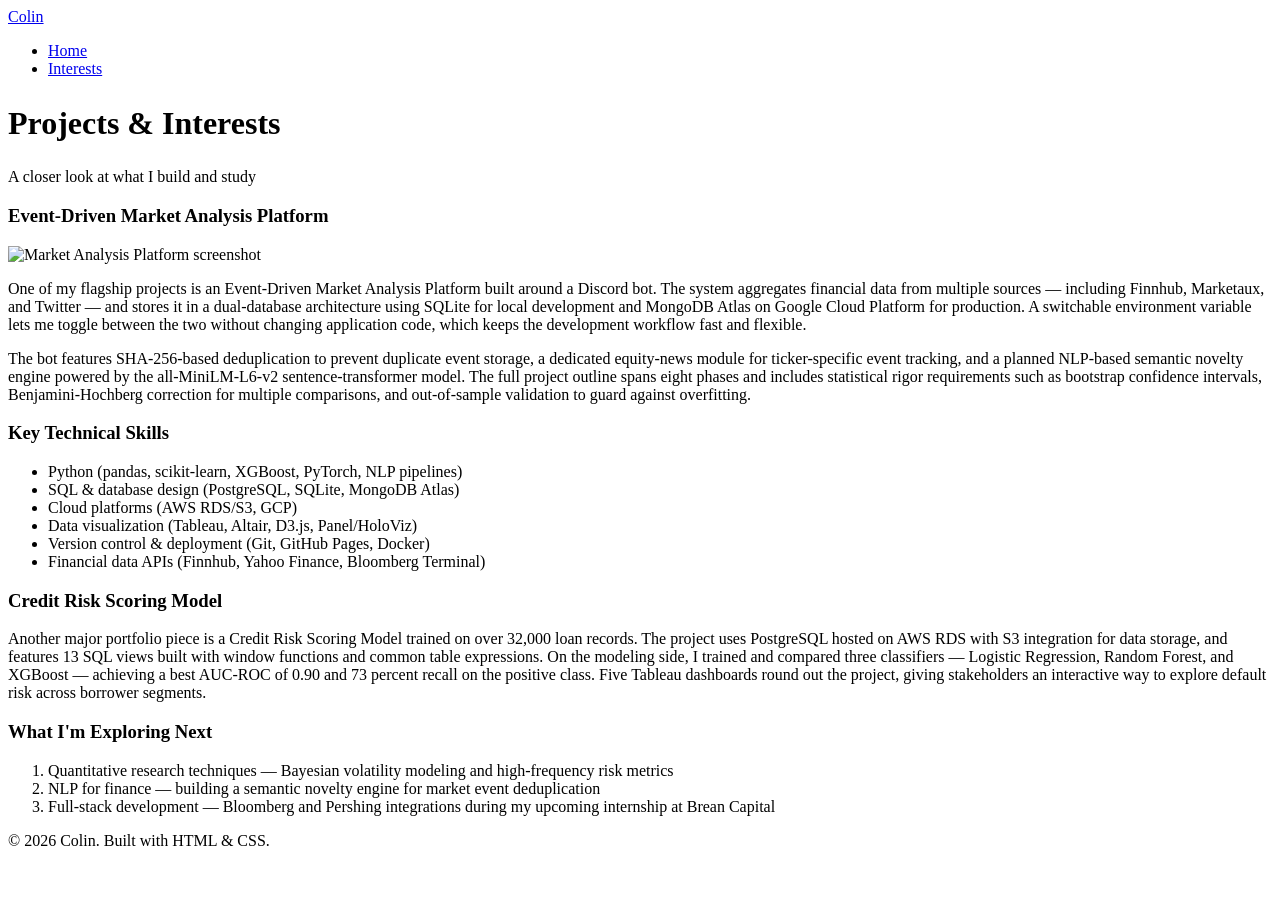
==== interests.html @ f70070c2 "initial commit" ====
<!DOCTYPE html>
<html lang="en">
<head>
  <meta charset="UTF-8" />
  <meta name="viewport" content="width=device-width, initial-scale=1.0" />
  <title>Colin – Interests</title>
  <link rel="stylesheet" href="styles.css" />
</head>
<body>

  <!-- Navigation -->
  <nav>
    <div class="container">
      <a href="index.html" class="logo">Colin</a>
      <ul class="nav-links">
        <li><a href="index.html">Home</a></li>
        <li><a href="interests.html" class="active">Interests</a></li>
      </ul>
    </div>
  </nav>

  <!-- Page Header (h2 — smaller than h1 on Home) -->
  <header class="hero">
    <div class="container">
      <h2 style="font-family:'Playfair Display',serif; font-size:2rem;">
        Projects &amp; Interests
      </h2>
      <p class="subtitle">A closer look at what I build and study</p>
    </div>
  </header>

  <!-- Main Content -->
  <main class="container">

    <!-- Projects -->
    <section class="section">
      <h3>Event-Driven Market Analysis Platform</h3>

      <!-- REPLACE src with a real screenshot or relevant image -->
      <img
        src="https://placehold.co/900x400?text=Project+Screenshot"
        alt="Market Analysis Platform screenshot"
        class="content-img"
      />

      <p>
        One of my flagship projects is an Event-Driven Market Analysis Platform
        built around a Discord bot. The system aggregates financial data from
        multiple sources — including Finnhub, Marketaux, and Twitter — and stores
        it in a dual-database architecture using SQLite for local development and
        MongoDB Atlas on Google Cloud Platform for production. A switchable
        environment variable lets me toggle between the two without changing
        application code, which keeps the development workflow fast and flexible.
      </p>
      <p>
        The bot features SHA-256-based deduplication to prevent duplicate event
        storage, a dedicated equity-news module for ticker-specific event
        tracking, and a planned NLP-based semantic novelty engine powered by the
        all-MiniLM-L6-v2 sentence-transformer model. The full project outline
        spans eight phases and includes statistical rigor requirements such as
        bootstrap confidence intervals, Benjamini-Hochberg correction for multiple
        comparisons, and out-of-sample validation to guard against overfitting.
      </p>

      <h3>Key Technical Skills</h3>
      <ul>
        <li>Python (pandas, scikit-learn, XGBoost, PyTorch, NLP pipelines)</li>
        <li>SQL &amp; database design (PostgreSQL, SQLite, MongoDB Atlas)</li>
        <li>Cloud platforms (AWS RDS/S3, GCP)</li>
        <li>Data visualization (Tableau, Altair, D3.js, Panel/HoloViz)</li>
        <li>Version control &amp; deployment (Git, GitHub Pages, Docker)</li>
        <li>Financial data APIs (Finnhub, Yahoo Finance, Bloomberg Terminal)</li>
      </ul>
    </section>

    <!-- Credit Risk Project -->
    <section class="section">
      <h3>Credit Risk Scoring Model</h3>
      <p>
        Another major portfolio piece is a Credit Risk Scoring Model trained on
        over 32,000 loan records. The project uses PostgreSQL hosted on AWS RDS
        with S3 integration for data storage, and features 13 SQL views built with
        window functions and common table expressions. On the modeling side, I
        trained and compared three classifiers — Logistic Regression, Random
        Forest, and XGBoost — achieving a best AUC-ROC of 0.90 and 73 percent
        recall on the positive class. Five Tableau dashboards round out the
        project, giving stakeholders an interactive way to explore default risk
        across borrower segments.
      </p>

      <h3>What I'm Exploring Next</h3>
      <ol>
        <li>Quantitative research techniques — Bayesian volatility modeling and high-frequency risk metrics</li>
        <li>NLP for finance — building a semantic novelty engine for market event deduplication</li>
        <li>Full-stack development — Bloomberg and Pershing integrations during my upcoming internship at Brean Capital</li>
      </ol>
    </section>

  </main>

  <footer>
    <div class="container">&copy; 2026 Colin. Built with HTML &amp; CSS.</div>
  </footer>

</body>
</html>
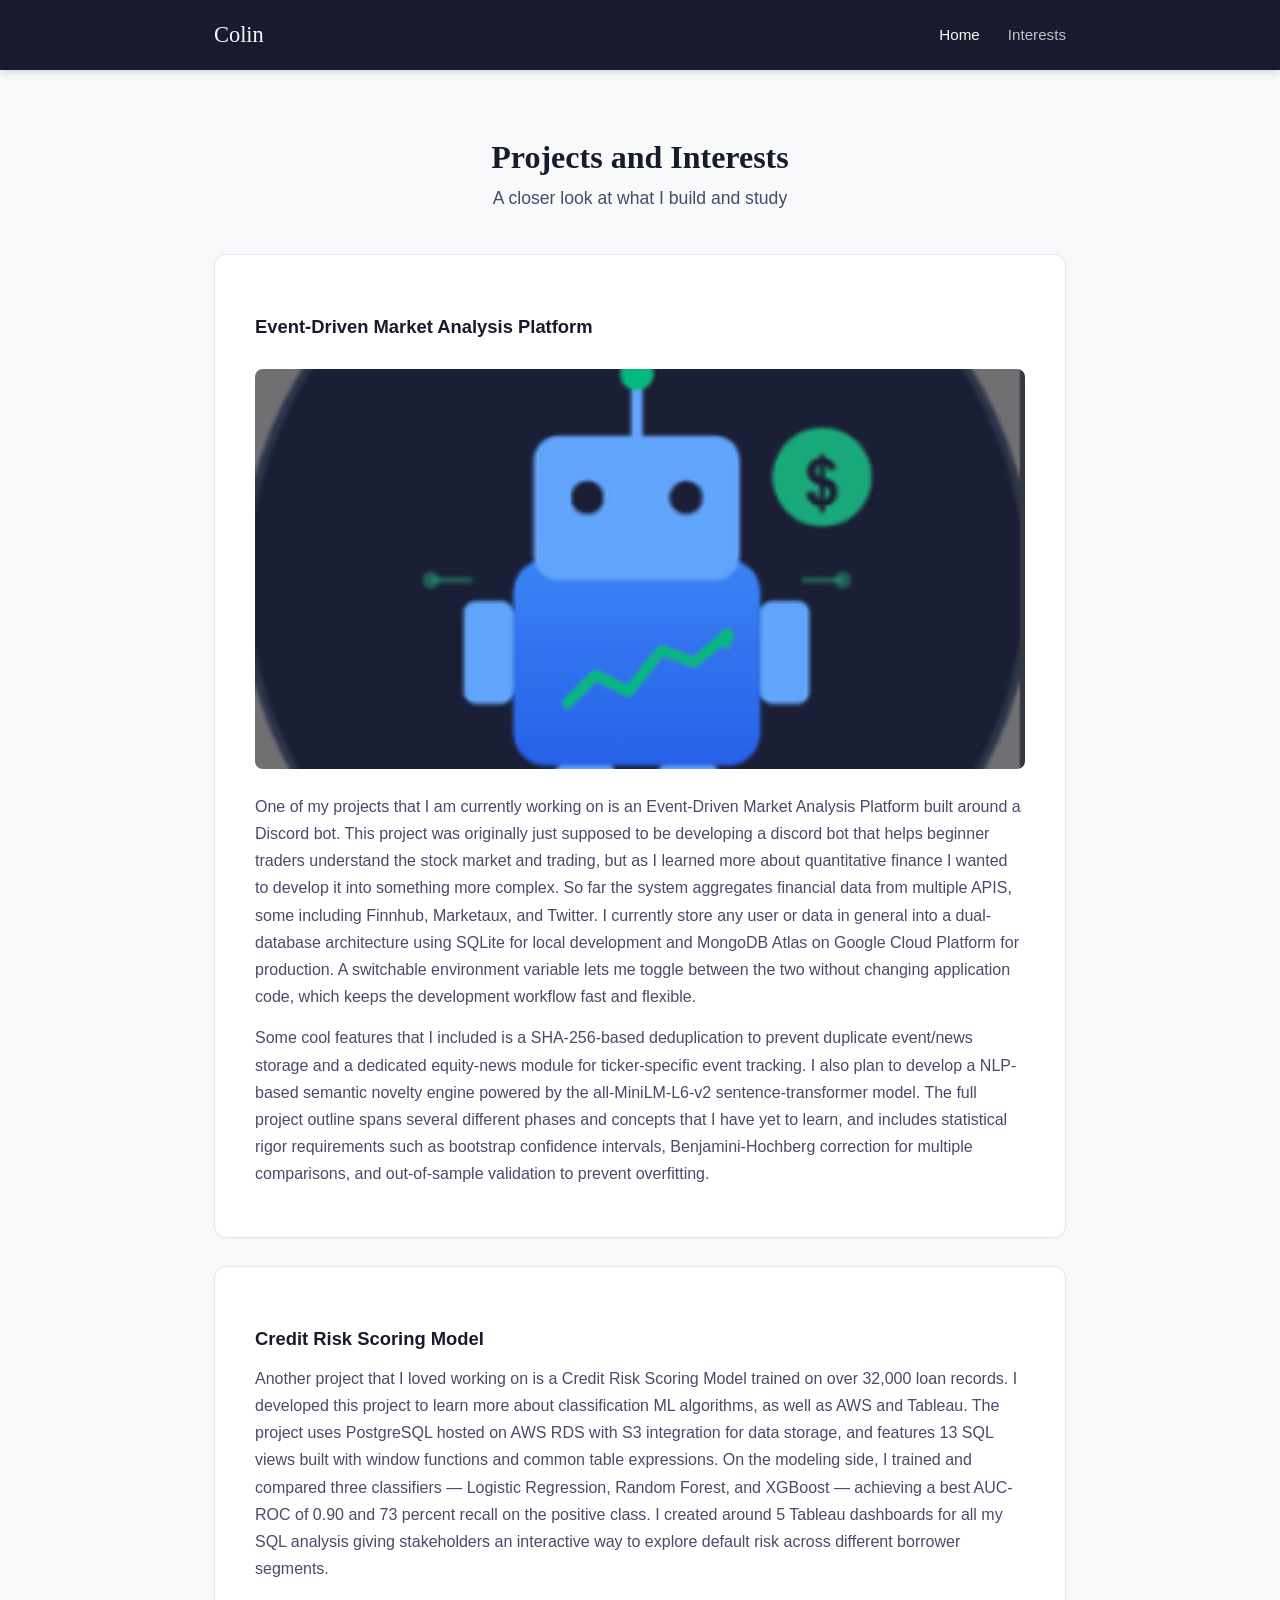
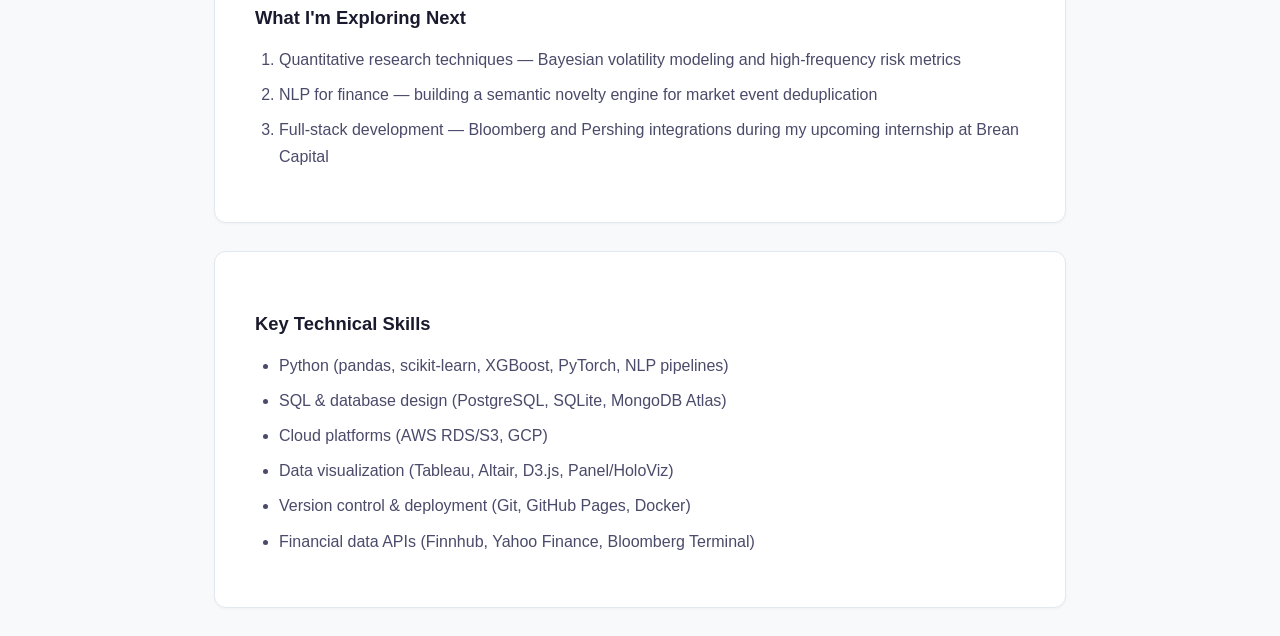
==== commit bd85c63d: "done" ====
--- a/interests.html
+++ b/interests.html
@@ -8,7 +8,6 @@
 </head>
 <body>
 
-  <!-- Navigation -->
   <nav>
     <div class="container">
       <a href="index.html" class="logo">Colin</a>
@@ -19,49 +18,73 @@
     </div>
   </nav>
 
-  <!-- Page Header (h2 — smaller than h1 on Home) -->
   <header class="hero">
     <div class="container">
       <h2 style="font-family:'Playfair Display',serif; font-size:2rem;">
-        Projects &amp; Interests
+        Projects and Interests
       </h2>
       <p class="subtitle">A closer look at what I build and study</p>
     </div>
   </header>
 
-  <!-- Main Content -->
   <main class="container">
 
-    <!-- Projects -->
     <section class="section">
       <h3>Event-Driven Market Analysis Platform</h3>
-
-      <!-- REPLACE src with a real screenshot or relevant image -->
       <img
-        src="https://placehold.co/900x400?text=Project+Screenshot"
-        alt="Market Analysis Platform screenshot"
+        src="pfp.png"
+        alt="Discord bot profile picture"
         class="content-img"
-      />
-
+        />
       <p>
-        One of my flagship projects is an Event-Driven Market Analysis Platform
-        built around a Discord bot. The system aggregates financial data from
-        multiple sources — including Finnhub, Marketaux, and Twitter — and stores
-        it in a dual-database architecture using SQLite for local development and
-        MongoDB Atlas on Google Cloud Platform for production. A switchable
-        environment variable lets me toggle between the two without changing
+        One of my projects that I am currently working on is an Event-Driven Market 
+        Analysis Platform built around a Discord bot. This project was originally just 
+        supposed to be developing a discord bot that helps beginner traders understand 
+        the stock market and trading, but as I learned more about quantitative finance
+        I wanted to develop it into something more complex. So far the system aggregates
+        financial data from multiple APIS, some including Finnhub, Marketaux, and Twitter.
+        I currently store any user or data in general into a dual-database architecture 
+        using SQLite for local development and MongoDB Atlas on Google Cloud Platform for 
+        production. A switchable environment variable lets me toggle between the two without changing
         application code, which keeps the development workflow fast and flexible.
       </p>
       <p>
-        The bot features SHA-256-based deduplication to prevent duplicate event
-        storage, a dedicated equity-news module for ticker-specific event
-        tracking, and a planned NLP-based semantic novelty engine powered by the
+        Some cool features that I included is a SHA-256-based deduplication to prevent 
+        duplicate event/news storage and a dedicated equity-news module for ticker-specific event
+        tracking. I also plan to develop a NLP-based semantic novelty engine powered by the
         all-MiniLM-L6-v2 sentence-transformer model. The full project outline
-        spans eight phases and includes statistical rigor requirements such as
-        bootstrap confidence intervals, Benjamini-Hochberg correction for multiple
-        comparisons, and out-of-sample validation to guard against overfitting.
+        spans several different phases and concepts that I have yet to learn, and includes
+        statistical rigor requirements such as bootstrap confidence intervals, 
+        Benjamini-Hochberg correction for multiple comparisons, and out-of-sample validation 
+        to prevent overfitting.
+      </p>
+    </section>
+
+    <section class="section">
+      <h3>Credit Risk Scoring Model</h3>
+      <p>
+        Another project that I loved working on is a Credit Risk Scoring Model trained on
+        over 32,000 loan records. I developed this project to learn more about classification
+        ML algorithms, as well as AWS and Tableau. The project uses PostgreSQL hosted on AWS RDS
+        with S3 integration for data storage, and features 13 SQL views built with
+        window functions and common table expressions. On the modeling side, I
+        trained and compared three classifiers — Logistic Regression, Random
+        Forest, and XGBoost — achieving a best AUC-ROC of 0.90 and 73 percent
+        recall on the positive class. I created around 5 Tableau dashboards for all my SQL analysis
+        giving stakeholders an interactive way to explore default risk
+        across different borrower segments.
       </p>
 
+      <h3>What I'm Exploring Next</h3>
+      <ol>
+        <li>Quantitative research techniques — Bayesian volatility modeling and high-frequency risk metrics</li>
+        <li>NLP for finance — building a semantic novelty engine for market event deduplication</li>
+        <li>Full-stack development — Bloomberg and Pershing integrations during my upcoming internship at Brean Capital</li>
+      </ol>
+    </section>
+
+    <!-- Technical Skills -->
+    <section class="section">
       <h3>Key Technical Skills</h3>
       <ul>
         <li>Python (pandas, scikit-learn, XGBoost, PyTorch, NLP pipelines)</li>
@@ -73,34 +96,8 @@
       </ul>
     </section>
 
-    <!-- Credit Risk Project -->
-    <section class="section">
-      <h3>Credit Risk Scoring Model</h3>
-      <p>
-        Another major portfolio piece is a Credit Risk Scoring Model trained on
-        over 32,000 loan records. The project uses PostgreSQL hosted on AWS RDS
-        with S3 integration for data storage, and features 13 SQL views built with
-        window functions and common table expressions. On the modeling side, I
-        trained and compared three classifiers — Logistic Regression, Random
-        Forest, and XGBoost — achieving a best AUC-ROC of 0.90 and 73 percent
-        recall on the positive class. Five Tableau dashboards round out the
-        project, giving stakeholders an interactive way to explore default risk
-        across borrower segments.
-      </p>
-
-      <h3>What I'm Exploring Next</h3>
-      <ol>
-        <li>Quantitative research techniques — Bayesian volatility modeling and high-frequency risk metrics</li>
-        <li>NLP for finance — building a semantic novelty engine for market event deduplication</li>
-        <li>Full-stack development — Bloomberg and Pershing integrations during my upcoming internship at Brean Capital</li>
-      </ol>
-    </section>
-
   </main>
 
-  <footer>
-    <div class="container">&copy; 2026 Colin. Built with HTML &amp; CSS.</div>
-  </footer>
 
 </body>
 </html>
--- a/styles.css
+++ b/styles.css
@@ -0,0 +1,198 @@
+/* ── Custom Font (Google Fonts) ── */
+@import url('https://fonts.googleapis.com/css2?family=Inter:wght@400;500;600;700&family=Playfair+Display:wght@700&display=swap');
+
+
+:root {
+  --bg-primary: #f8f9fa;
+  --bg-card: #ffffff;
+  --text-primary: #1a1a2e;
+  --text-secondary: #4a4a6a;
+  --accent: #2563eb;
+  --accent-hover: #1d4ed8;
+  --border: #e2e8f0;
+  --nav-bg: #1a1a2e;
+  --nav-text: #f8f9fa;
+}
+
+*, *::before, *::after {
+  margin: 0;
+  padding: 0;
+  box-sizing: border-box;
+}
+
+body {
+  font-family: 'Inter', sans-serif;
+  background-color: var(--bg-primary);
+  color: var(--text-primary);
+  line-height: 1.7;
+}
+
+.container {
+  max-width: 900px;
+  margin: 0 auto;
+  padding: 0 24px;
+}
+
+nav {
+  background-color: var(--nav-bg);
+  padding: 16px 0;
+  position: sticky;
+  top: 0;
+  z-index: 100;
+  box-shadow: 0 2px 8px rgba(0, 0, 0, 0.15);
+}
+
+nav .container {
+  display: flex;
+  justify-content: space-between;
+  align-items: center;
+}
+
+nav .logo {
+  font-family: 'Playfair Display', serif;
+  font-size: 1.4rem;
+  color: var(--nav-text);
+  text-decoration: none;
+}
+
+nav .nav-links {
+  list-style: none;
+  display: flex;
+  gap: 28px;
+}
+
+nav .nav-links a {
+  color: var(--nav-text);
+  text-decoration: none;
+  font-weight: 500;
+  font-size: 0.95rem;
+  transition: opacity 0.2s;
+}
+
+nav .nav-links a:hover,
+nav .nav-links a.active {
+  opacity: 0.75;
+}
+
+
+.hero {
+  padding: 60px 0 40px;
+  text-align: center;
+}
+
+.hero h1 {
+  font-family: 'Playfair Display', serif;
+  font-size: 2.6rem;
+  margin-bottom: 12px;
+  color: var(--text-primary);
+}
+
+.hero .subtitle {
+  font-size: 1.1rem;
+  color: var(--text-secondary);
+}
+
+
+.section {
+  background: var(--bg-card);
+  border: 1px solid var(--border);
+  border-radius: 12px;
+  padding: 36px 40px;
+  margin-bottom: 28px;
+  box-shadow: 0 1px 3px rgba(0, 0, 0, 0.04);
+}
+
+.section h2 {
+  font-family: 'Playfair Display', serif;
+  font-size: 1.6rem;
+  margin-bottom: 16px;
+  color: var(--text-primary);
+}
+
+.section h3 {
+  font-size: 1.15rem;
+  font-weight: 600;
+  margin: 20px 0 10px;
+  color: var(--text-primary);
+}
+
+.section p {
+  color: var(--text-secondary);
+  margin-bottom: 14px;
+}
+
+
+.profile-img {
+  width: 200px;
+  height: 200px;
+  border-radius: 50%;
+  object-fit: cover;
+  border: 4px solid var(--accent);
+  margin: 0 auto 24px;
+  display: block;
+}
+
+.content-img {
+  width: 100%;
+  max-height: 400px;
+  object-fit: cover;
+  border-radius: 8px;
+  margin: 16px 0;
+}
+
+
+.section ul, .section ol {
+  margin: 12px 0 16px 24px;
+  color: var(--text-secondary);
+}
+
+.section li {
+  margin-bottom: 8px;
+}
+
+
+a {
+  color: var(--accent);
+  transition: color 0.2s;
+}
+
+a:hover {
+  color: var(--accent-hover);
+}
+
+
+.contact-links {
+  display: flex;
+  gap: 20px;
+  flex-wrap: wrap;
+  margin-top: 12px;
+}
+
+.contact-links a {
+  display: inline-flex;
+  align-items: center;
+  gap: 6px;
+  padding: 8px 18px;
+  background: var(--accent);
+  color: #fff;
+  border-radius: 6px;
+  text-decoration: none;
+  font-weight: 500;
+  font-size: 0.9rem;
+  transition: background 0.2s;
+}
+
+.contact-links a:hover {
+  background: var(--accent-hover);
+  color: #fff;
+}
+
+
+footer {
+  text-align: center;
+  padding: 32px 0;
+  color: var(--text-secondary);
+  font-size: 0.85rem;
+  border-top: 1px solid var(--border);
+  margin-top: 20px;
+}
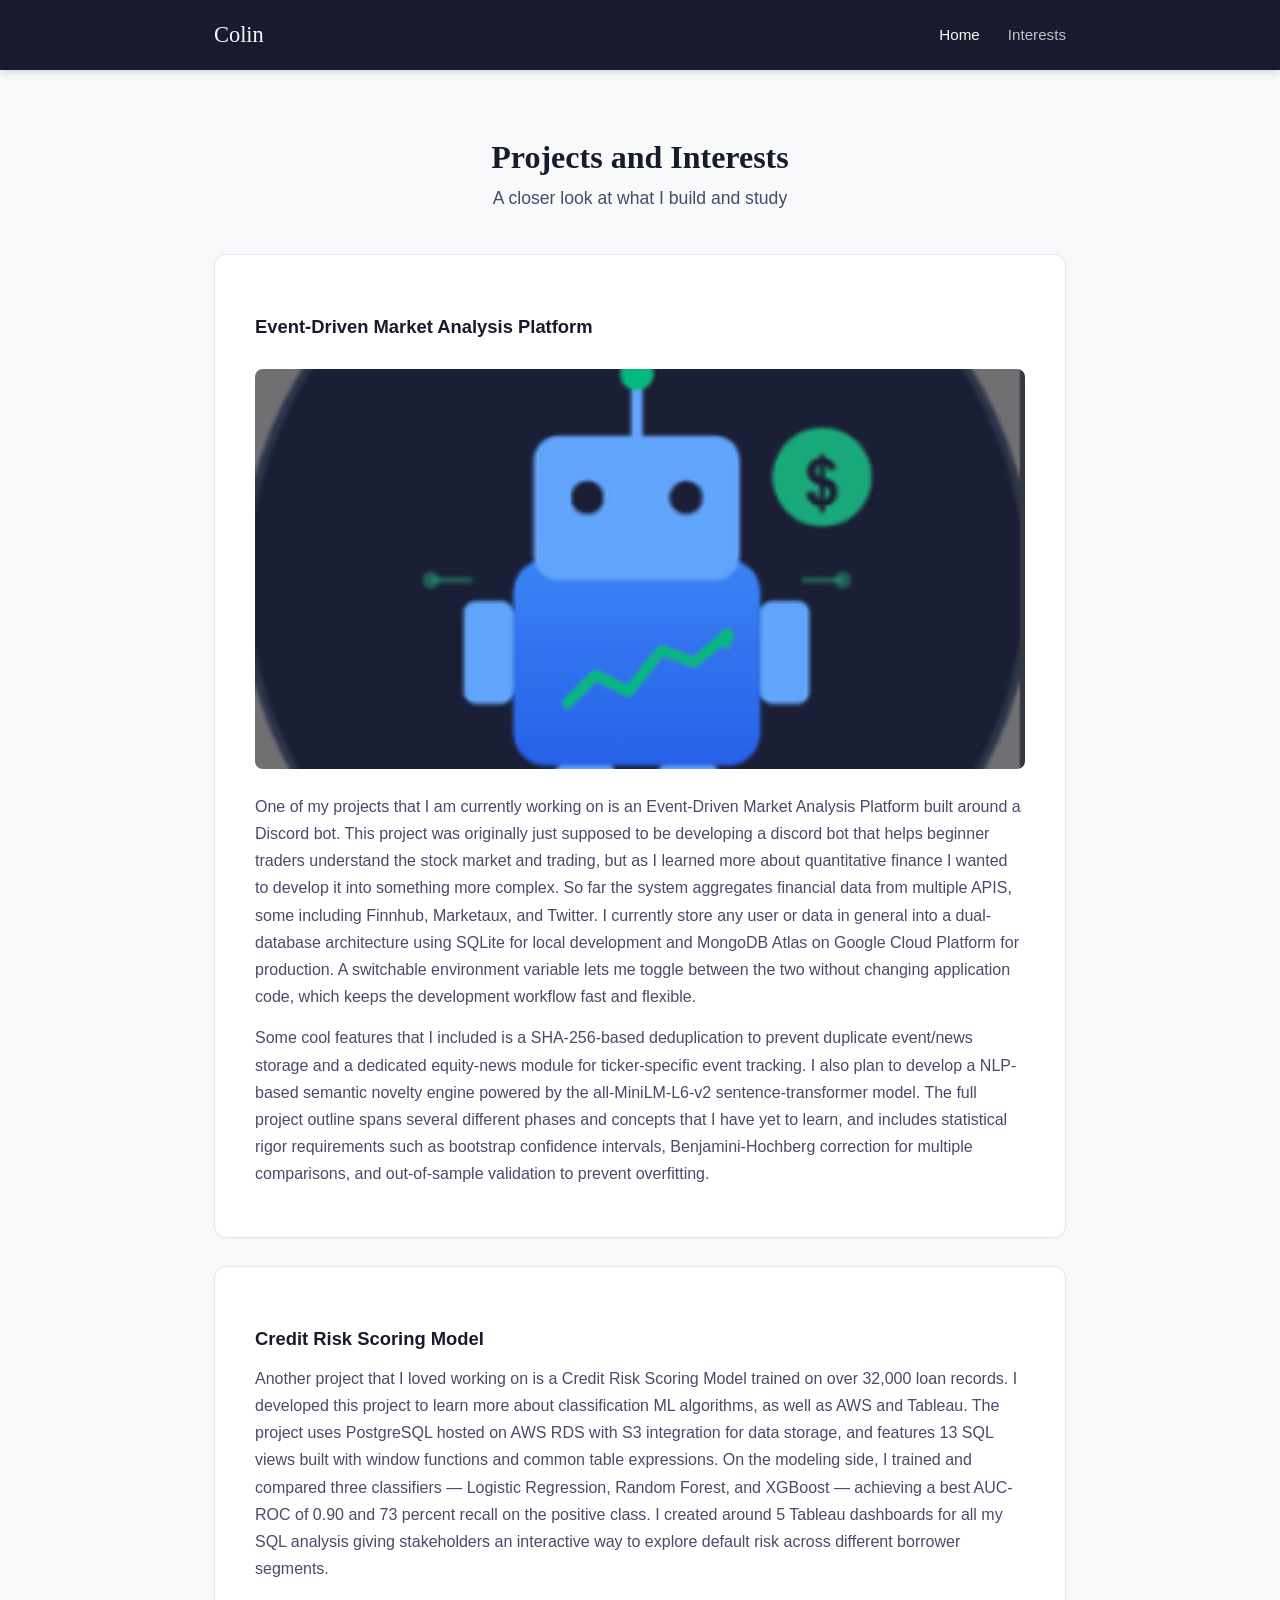
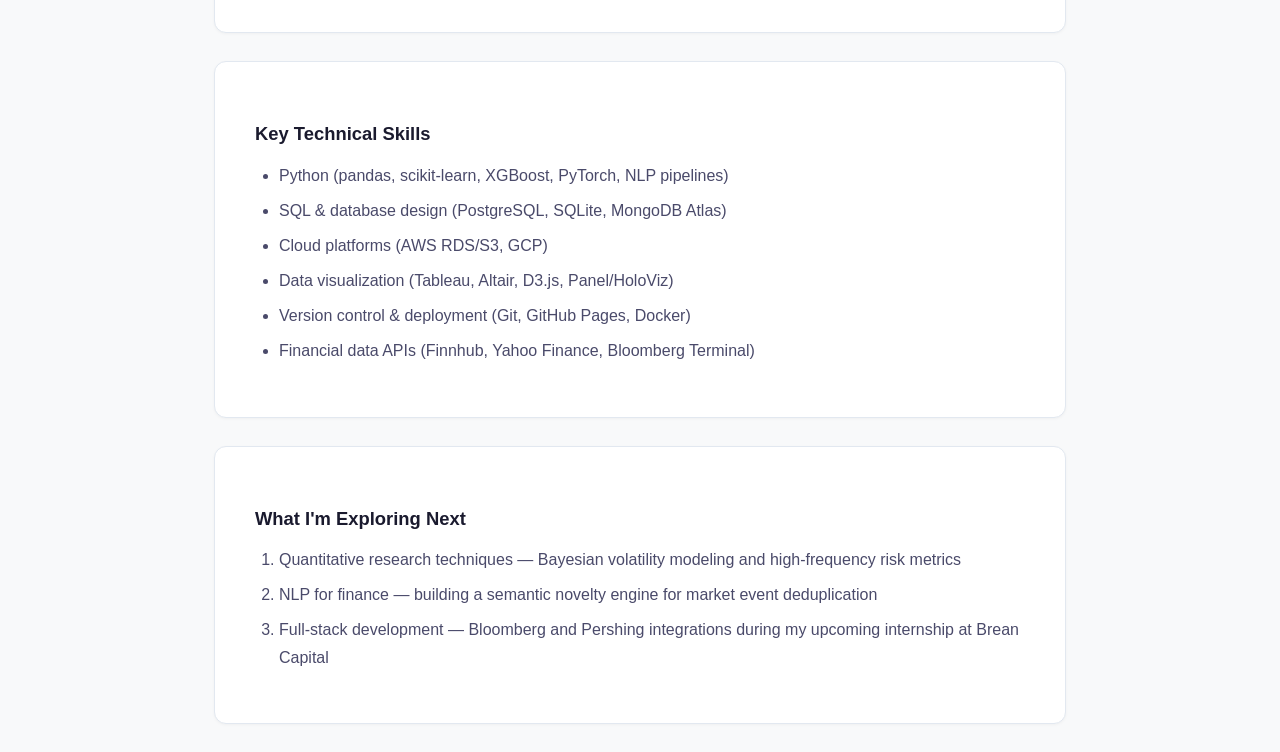
==== commit e0e473a1: "done" ====
--- a/interests.html
+++ b/interests.html
@@ -75,12 +75,6 @@
         across different borrower segments.
       </p>
 
-      <h3>What I'm Exploring Next</h3>
-      <ol>
-        <li>Quantitative research techniques — Bayesian volatility modeling and high-frequency risk metrics</li>
-        <li>NLP for finance — building a semantic novelty engine for market event deduplication</li>
-        <li>Full-stack development — Bloomberg and Pershing integrations during my upcoming internship at Brean Capital</li>
-      </ol>
     </section>
 
     <!-- Technical Skills -->
@@ -96,6 +90,17 @@
       </ul>
     </section>
 
+    <section class="section">
+      <h3>What I'm Exploring Next</h3>
+      <ol>
+        <li>Quantitative research techniques — Bayesian volatility modeling and high-frequency risk metrics</li>
+        <li>NLP for finance — building a semantic novelty engine for market event deduplication</li>
+        <li>Full-stack development — Bloomberg and Pershing integrations during my upcoming internship at Brean Capital</li>
+      </ol>
+    </section>
+
+
+      
   </main>
 
 
